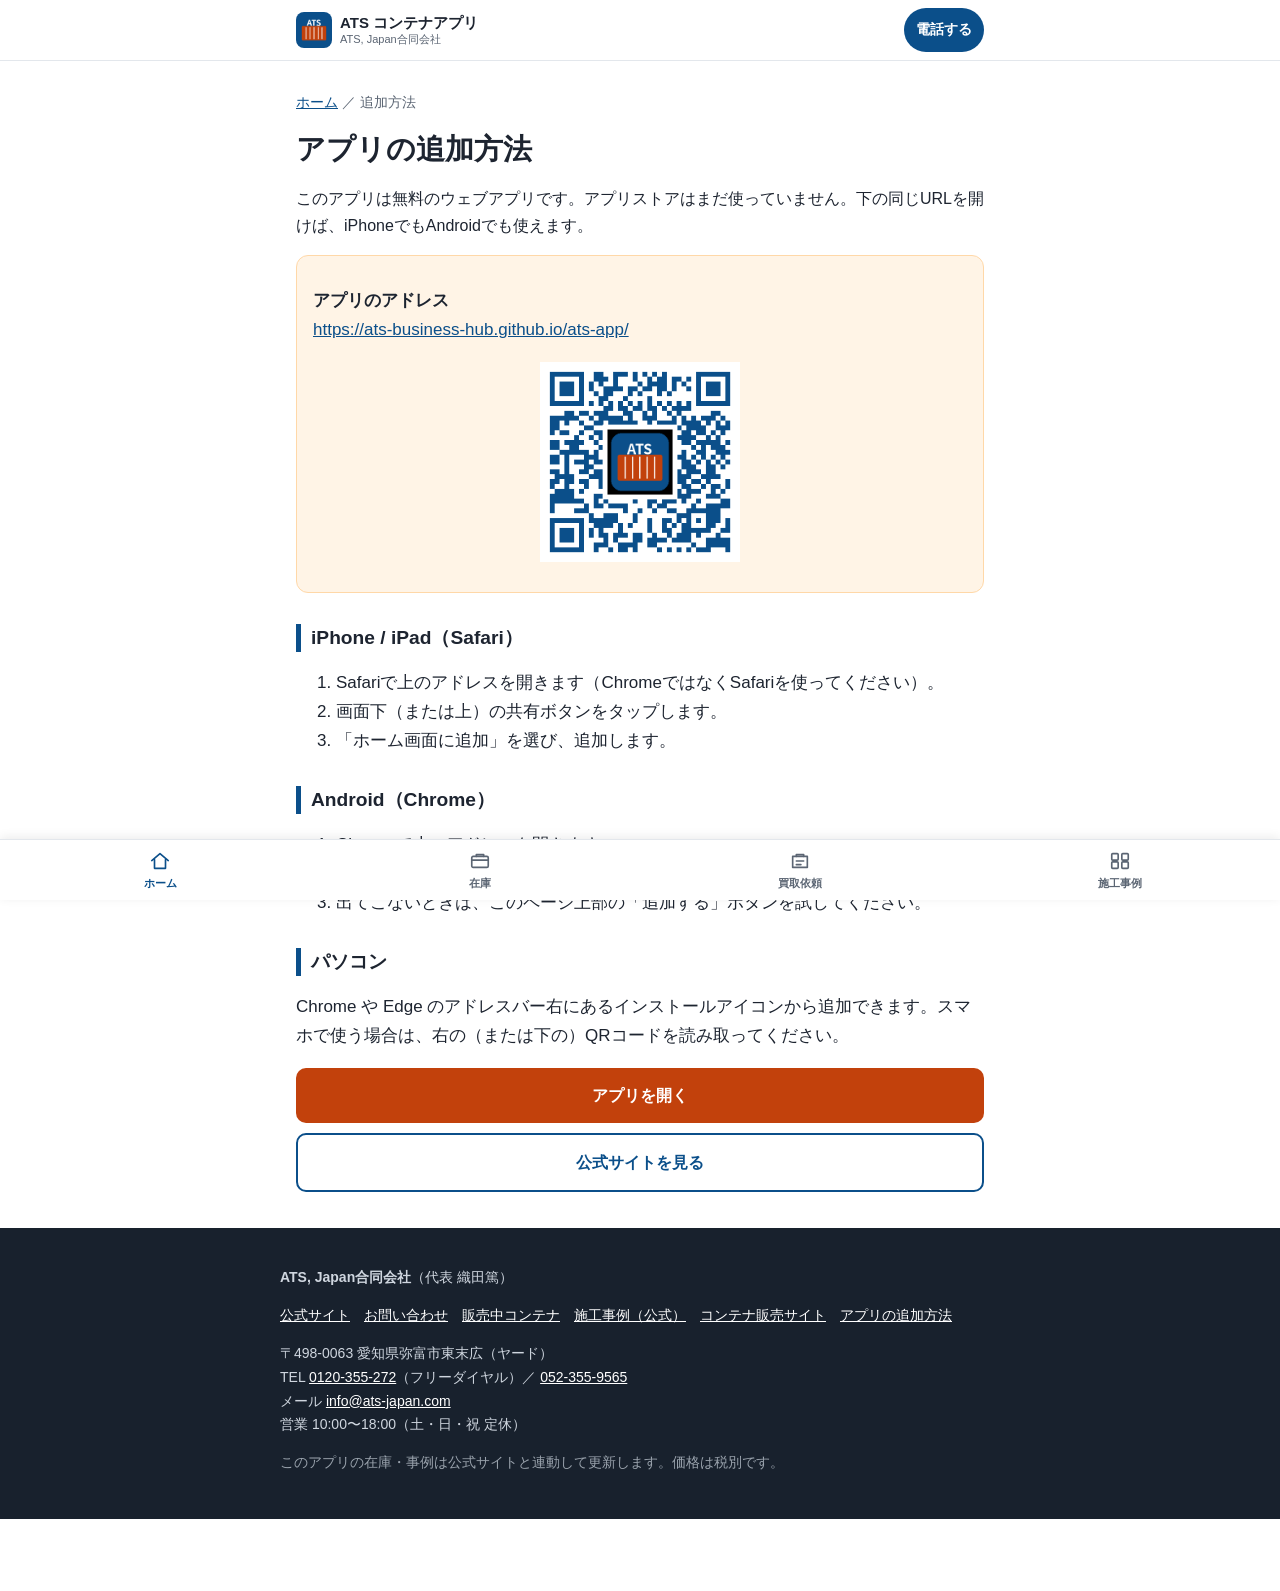
==== install/index.html @ cc83a2d5 "ATSコンテナアプリのPWA初版を公開する。 在庫一覧、買い取り依頼（写真添付）、施工事例、ホーム画面への追加案内を含む。" ====
<!DOCTYPE html>
<html lang="ja" data-root="../">
<head>
<meta charset="utf-8">
<meta name="viewport" content="width=device-width, initial-scale=1, viewport-fit=cover">
<title>アプリの追加方法｜ATS コンテナアプリ</title>
<meta name="description" content="ATSコンテナアプリをiPhone・Android・パソコンのホーム画面に無料で追加する手順です。アプリストアは不要です。">
<link rel="canonical" href="https://ats-business-hub.github.io/ats-app/install/">
<meta name="theme-color" content="#0b4f8a">
<meta name="apple-mobile-web-app-capable" content="yes">
<meta name="apple-mobile-web-app-title" content="ATSコンテナ">
<meta name="application-name" content="ATSコンテナ">
<meta property="og:type" content="website">
<meta property="og:site_name" content="ATS コンテナアプリ">
<meta property="og:title" content="アプリの追加方法｜ATS コンテナアプリ">
<meta property="og:description" content="ATSコンテナアプリをiPhone・Android・パソコンのホーム画面に無料で追加する手順です。アプリストアは不要です。">
<meta property="og:url" content="https://ats-business-hub.github.io/ats-app/install/">
<meta property="og:image" content="https://ats-business-hub.github.io/ats-app/img/og.jpg">
<meta property="og:locale" content="ja_JP">
<meta name="twitter:card" content="summary_large_image">
<link rel="icon" href="../favicon.svg" type="image/svg+xml">
<link rel="icon" href="../img/icons/favicon-32.png" type="image/png" sizes="32x32">
<link rel="apple-touch-icon" href="../img/icons/apple-touch-icon.png">
<link rel="manifest" href="../manifest.webmanifest">
<link rel="stylesheet" href="../css/app.css">

</head>
<body>
<header class="hd">
  <div class="hd-in">
    <a class="logo" href="../">
      <img src="../img/icons/icon-192.png" alt="" width="36" height="36">
      <span>ATS コンテナアプリ<small>ATS, Japan合同会社</small></span>
    </a>
    <a class="hd-tel" href="tel:0120355272">電話する</a>
  </div>
</header>
<main>

<div class="w" style="padding-top:16px">
  <p class="muted"><a href="../">ホーム</a> ／ 追加方法</p>
  <h1>アプリの追加方法</h1>
  <p class="lead">このアプリは無料のウェブアプリです。アプリストアはまだ使っていません。下の同じURLを開けば、iPhoneでもAndroidでも使えます。</p>
  <div class="box hl">
    <p><strong>アプリのアドレス</strong><br>
    <a href="https://ats-business-hub.github.io/ats-app/">https://ats-business-hub.github.io/ats-app/</a></p>
    <div class="qr-pc" style="display:block">
      <img src="../img/qr-ats-app.png" alt="ATSコンテナアプリのQRコード" width="200" height="200" style="width:200px;height:200px">
    </div>
  </div>
  <h2>iPhone / iPad（Safari）</h2>
  <ol>
    <li>Safariで上のアドレスを開きます（ChromeではなくSafariを使ってください）。</li>
    <li>画面下（または上）の共有ボタンをタップします。</li>
    <li>「ホーム画面に追加」を選び、追加します。</li>
  </ol>
  <h2>Android（Chrome）</h2>
  <ol>
    <li>Chromeで上のアドレスを開きます。</li>
    <li>「アプリをインストール」またはメニューの「ホーム画面に追加」を選びます。</li>
    <li>出てこないときは、このページ上部の「追加する」ボタンを試してください。</li>
  </ol>
  <h2>パソコン</h2>
  <p>Chrome や Edge のアドレスバー右にあるインストールアイコンから追加できます。スマホで使う場合は、右の（または下の）QRコードを読み取ってください。</p>
  <div class="install" id="install-banner">
  <p><strong>ホーム画面に追加</strong>すると、アプリのようにすぐ開けます（無料）。</p>
  <div class="btns two">
    <button type="button" class="btn s" id="install-btn">追加する</button>
    <a class="btn o" href="../install/">手順を見る</a>
  </div>
  <p><button type="button" id="install-dismiss" class="muted" style="background:none;border:0;padding:8px 0;font:inherit;cursor:pointer;color:var(--m)">あとで</button></p>
</div>

  <div class="btns">
    <a class="btn p" href="../">アプリを開く</a>
    <a class="btn o" href="https://www.ats-japan.com/">公式サイトを見る</a>
  </div>
</div>

</main>
<footer>
  <div class="w">
    <p><strong>ATS, Japan合同会社</strong>（代表 織田篤）</p>
    <ul class="fl">
      <li><a href="https://www.ats-japan.com/">公式サイト</a></li>
      <li><a href="https://www.ats-japan.com/contact/">お問い合わせ</a></li>
      <li><a href="https://www.ats-japan.com/items/">販売中コンテナ</a></li>
      <li><a href="https://www.ats-japan.com/gallery/">施工事例（公式）</a></li>
      <li><a href="https://ats-business-hub.github.io/container-hanbai/">コンテナ販売サイト</a></li>
      <li><a href="../install/">アプリの追加方法</a></li>
    </ul>
    <address>
      〒498-0063 愛知県弥富市東末広（ヤード）<br>
      TEL <a href="tel:0120355272">0120-355-272</a>（フリーダイヤル）／ <a href="tel:0523559565">052-355-9565</a><br>
      メール <a href="mailto:info@ats-japan.com">info@ats-japan.com</a><br>
      営業 10:00〜18:00（土・日・祝 定休）
    </address>
    <p class="muted" style="color:#9aa3ad">このアプリの在庫・事例は公式サイトと連動して更新します。価格は税別です。</p>
  </div>
</footer>
<nav class="bar" aria-label="メインメニュー">
<a href="../" aria-current="page"><svg viewBox="0 0 24 24" aria-hidden="true"><path d="M3 11.5 12 4l9 7.5"/><path d="M6 10.5V20h12v-9.5"/></svg>ホーム</a>
<a href="../zaiko/"><svg viewBox="0 0 24 24" aria-hidden="true"><rect x="3" y="7" width="18" height="12" rx="1.5"/><path d="M3 11h18M8 7V5h8v2"/></svg>在庫</a>
<a href="../kaitori/"><svg viewBox="0 0 24 24" aria-hidden="true"><path d="M4 7h16v12H4z"/><path d="M8 7V5h8v2M8 12h8M8 16h5"/></svg>買取依頼</a>
<a href="../jirei/"><svg viewBox="0 0 24 24" aria-hidden="true"><rect x="3" y="4" width="7" height="7" rx="1"/><rect x="14" y="4" width="7" height="7" rx="1"/><rect x="3" y="13" width="7" height="7" rx="1"/><rect x="14" y="13" width="7" height="7" rx="1"/></svg>施工事例</a>
</nav>
<script src="../js/app.js" defer></script>
</body>
</html>
---- css/app.css ----
:root{
  --c:#0b4f8a;--c2:#083a66;--a:#c2410c;--a2:#9a3412;
  --t:#1d2430;--m:#5b6573;--b:#e3e7ec;--bg:#f5f7fa;--ok:#0f766e;
  --radius:12px;
}
*{box-sizing:border-box}
html{-webkit-text-size-adjust:100%;scroll-behavior:smooth}
body{
  margin:0;
  font-family:-apple-system,BlinkMacSystemFont,"Hiragino Sans","Hiragino Kaku Gothic ProN","Noto Sans JP",Meiryo,sans-serif;
  color:var(--t);line-height:1.7;font-size:16px;
  background:#fff;
  padding-bottom:calc(72px + env(safe-area-inset-bottom));
}
img{max-width:100%;height:auto;display:block}
a{color:var(--c)}
.w{max-width:720px;margin:0 auto;padding:0 16px}
h1{font-size:1.45rem;line-height:1.4;margin:.2em 0 .5em}
h2{font-size:1.2rem;line-height:1.45;margin:1.6em 0 .5em;padding-left:10px;border-left:5px solid var(--c)}
h3{font-size:1.05rem;margin:1.2em 0 .4em}

/* header */
.hd{background:#fff;border-bottom:1px solid var(--b);position:sticky;top:0;z-index:40}
.hd-in{display:flex;align-items:center;justify-content:space-between;gap:8px;padding:8px 16px;max-width:720px;margin:0 auto}
.logo{display:flex;align-items:center;gap:8px;text-decoration:none;color:var(--t);font-weight:800;font-size:15px;line-height:1.25}
.logo img{width:36px;height:36px;border-radius:8px}
.logo small{display:block;font-weight:500;font-size:11px;color:var(--m)}
.hd-tel{flex-shrink:0;display:inline-flex;align-items:center;justify-content:center;min-height:44px;padding:0 12px;border-radius:999px;background:var(--c);color:#fff;text-decoration:none;font-weight:700;font-size:14px}

/* bottom nav */
.bar{position:fixed;left:0;right:0;bottom:0;z-index:50;display:grid;grid-template-columns:repeat(4,1fr);background:#fff;border-top:1px solid var(--b);box-shadow:0 -2px 10px rgba(0,0,0,.08);padding-bottom:env(safe-area-inset-bottom)}
.bar a{display:flex;flex-direction:column;align-items:center;justify-content:center;gap:2px;min-height:60px;text-decoration:none;color:var(--m);font-size:11px;font-weight:700;padding:6px 2px 4px}
.bar a[aria-current="page"]{color:var(--c)}
.bar svg{width:22px;height:22px;stroke:currentColor;fill:none;stroke-width:1.8;stroke-linecap:round;stroke-linejoin:round}

/* buttons */
.btns{display:grid;gap:10px;margin:16px 0}
.btn{display:flex;align-items:center;justify-content:center;text-align:center;padding:14px 14px;border-radius:10px;font-weight:700;text-decoration:none;font-size:16px;min-height:48px;border:0;cursor:pointer;appearance:none;font-family:inherit}
.btn.p{background:var(--a);color:#fff}
.btn.p:hover{background:var(--a2)}
.btn.s{background:var(--c);color:#fff}
.btn.s:hover{background:var(--c2)}
.btn.o{border:2px solid var(--c);color:var(--c);background:#fff}
.btn[disabled]{opacity:.55;cursor:not-allowed}

/* hero / cards */
.hero{background:var(--bg)}
.hero-photo{width:100%;aspect-ratio:16/10;object-fit:cover;max-height:280px;background:#d9e3ee}
.hero .w{padding:18px 16px 22px}
.lead{font-size:16px;color:var(--t)}
.pills{display:flex;flex-wrap:wrap;gap:6px;margin:10px 0 0;padding:0;list-style:none}
.pills li{background:#fff;border:1px solid var(--c);color:var(--c);border-radius:99px;padding:3px 12px;font-size:13px;font-weight:700}
.cards{display:grid;gap:12px;margin:12px 0;padding:0;list-style:none}
.card{border:1px solid var(--b);border-radius:var(--radius);overflow:hidden;background:#fff;text-decoration:none;color:inherit;display:block}
.card img{width:100%;aspect-ratio:4/3;object-fit:cover;background:#eef2f6}
.card .body{padding:12px 14px}
.card h3{margin:0 0 4px;font-size:1.05rem}
.card p{margin:0;font-size:14px;color:var(--m)}
.badge{display:inline-block;font-size:11px;font-weight:800;letter-spacing:.04em;padding:2px 8px;border-radius:999px;background:#fff4e6;color:var(--a);vertical-align:middle}
.badge.sample{background:#fff4e6;color:var(--a)}
.badge.cat{background:#e8f1fa;color:var(--c)}
.filters{display:flex;flex-wrap:wrap;gap:6px;margin:12px 0}
.filters button{min-height:40px;padding:6px 12px;border-radius:999px;border:1px solid var(--b);background:#fff;font:inherit;font-size:14px;font-weight:700;color:var(--t);cursor:pointer}
.filters button[aria-pressed="true"]{background:var(--c);color:#fff;border-color:var(--c)}
.note{font-size:14px;color:var(--m)}
.box{background:var(--bg);border-radius:var(--radius);padding:14px 16px;margin:14px 0}
.box.hl{background:#fff4e6;border:1px solid #ffd8a8}
.box.warn{background:#fff7ed}
.muted{color:var(--m);font-size:14px}

/* form */
form.kaitori label,form.kaitori .lab{display:block;font-weight:700;margin:16px 0 6px;font-size:15px}
form.kaitori .req{color:var(--a);font-weight:800;margin-left:.25em}
form.kaitori input[type=text],
form.kaitori input[type=tel],
form.kaitori input[type=email],
form.kaitori input[type=number],
form.kaitori select,
form.kaitori textarea{
  width:100%;min-height:48px;padding:10px 12px;border:1px solid #c5ccd6;border-radius:10px;
  font:inherit;font-size:16px;background:#fff;color:var(--t)
}
form.kaitori textarea{min-height:100px;resize:vertical}
form.kaitori .hint{display:block;font-weight:500;color:var(--m);font-size:13px;margin-top:4px}
.file-btn{display:flex;align-items:center;justify-content:center;gap:8px;min-height:52px;border:2px dashed var(--c);border-radius:10px;background:#f3f7fb;color:var(--c);font-weight:700;cursor:pointer}
.thumbs{display:grid;grid-template-columns:repeat(auto-fill,minmax(90px,1fr));gap:8px;margin-top:10px}
.thumbs figure{margin:0;position:relative;border-radius:8px;overflow:hidden;border:1px solid var(--b);aspect-ratio:1}
.thumbs img{width:100%;height:100%;object-fit:cover}
.thumbs button{position:absolute;top:4px;right:4px;width:28px;height:28px;border:0;border-radius:50%;background:rgba(0,0,0,.65);color:#fff;font-weight:800;cursor:pointer}
.err{color:#b91c1c;font-size:14px;margin:8px 0 0;font-weight:700}
.ok{color:var(--ok);font-weight:700}
.honeypot{position:absolute;left:-9999px;height:0;overflow:hidden}

/* install banner */
.install{display:none;margin:12px 0;padding:12px 14px;border-radius:12px;background:#e8f1fa;border:1px solid #b9d0e8}
.install.show{display:block}
.install p{margin:0 0 8px}

/* footer */
footer{background:#18212d;color:#cfd6df;margin-top:36px;padding:24px 16px 30px;font-size:14px}
footer .w{padding:0}
footer a{color:#fff}
footer .fl{display:flex;flex-wrap:wrap;gap:6px 14px;padding:0;margin:8px 0 14px;list-style:none}
footer address{font-style:normal;line-height:1.7}
.qr-pc{display:none;text-align:center;margin:16px 0}
.qr-pc img{width:160px;height:160px;margin:0 auto}

@media(min-width:700px){
  body{font-size:17px}
  h1{font-size:1.8rem}
  .cards.grid2{grid-template-columns:1fr 1fr}
  .hero-photo{max-height:360px}
  .qr-pc{display:block}
  .btns.two{grid-template-columns:1fr 1fr}
}
@media(display-mode:standalone){
  .install{display:none !important}
}
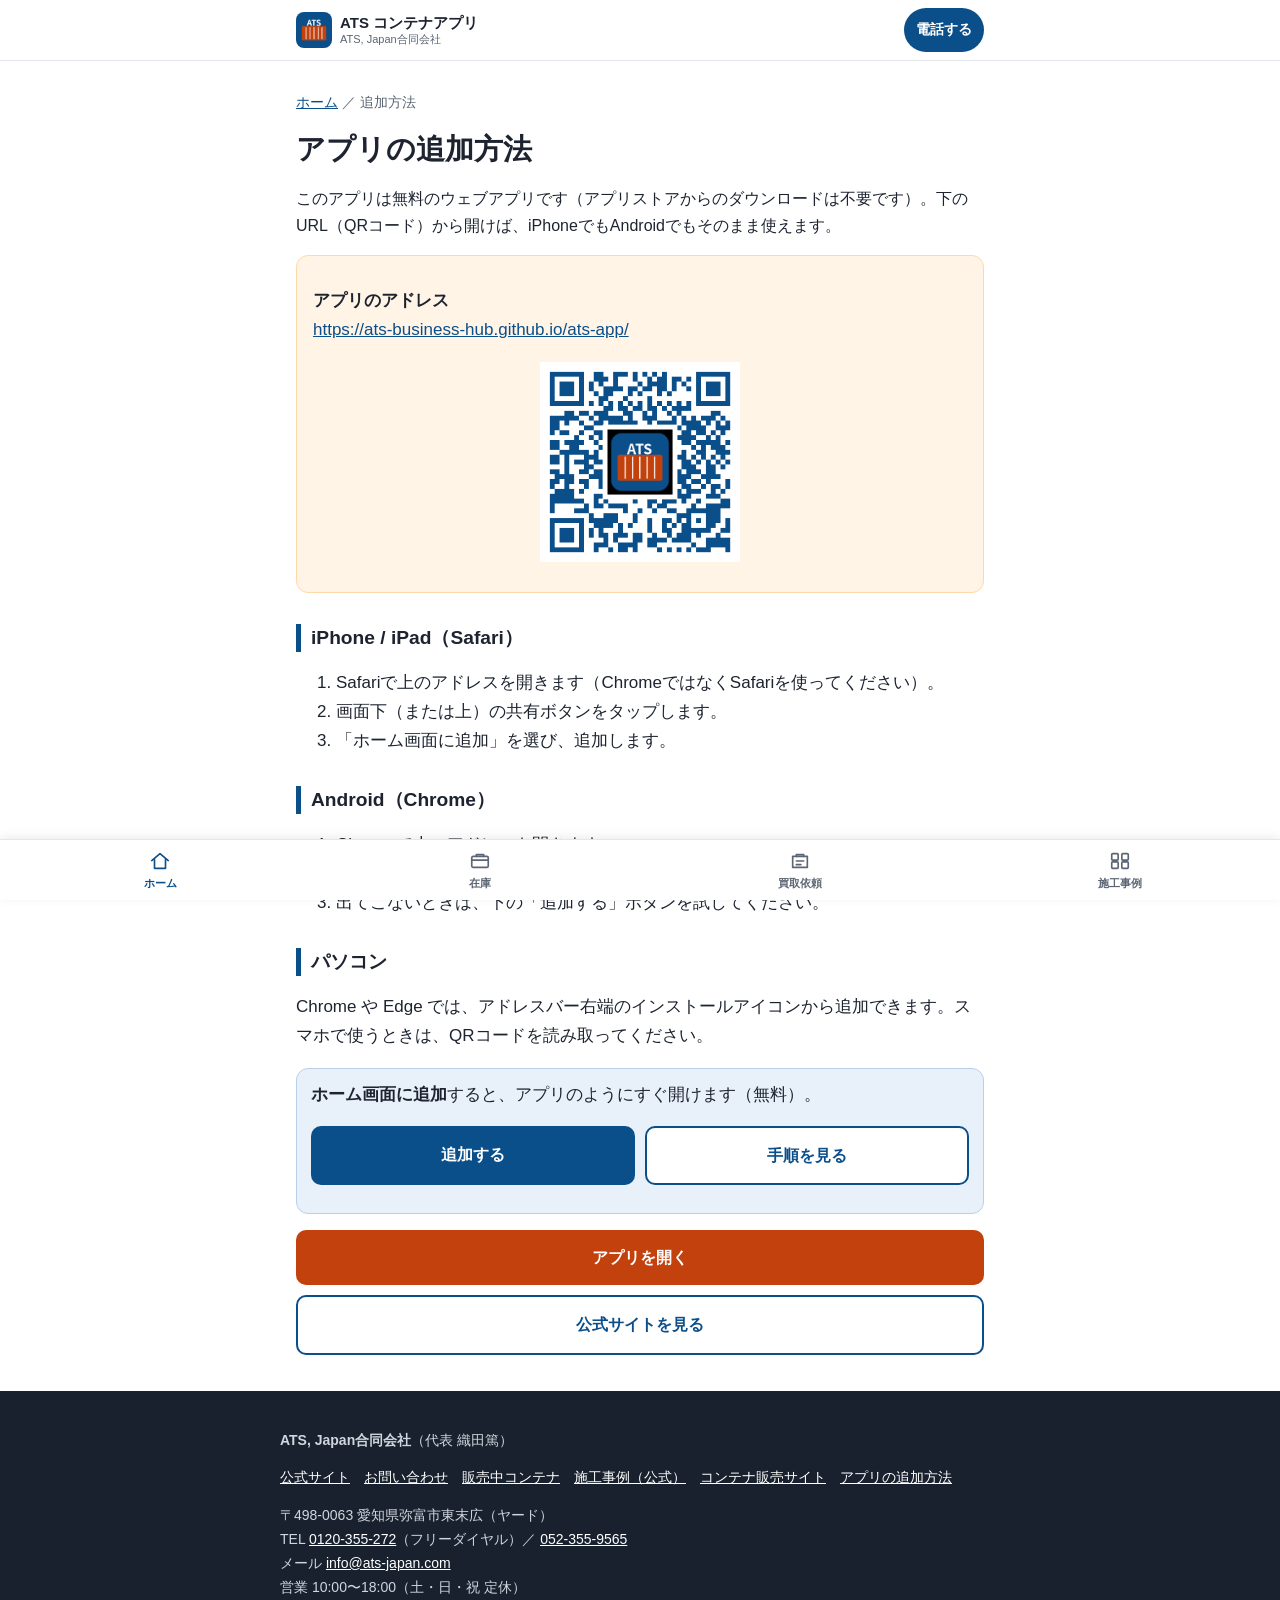
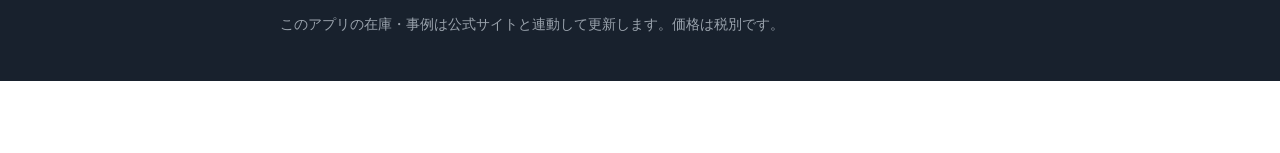
==== commit c75f10f0: "インストール案内の「あとで」を外し、不自然な日本語を整える。 ホームと手順ページから「あとで」を削除し、以前に閉じた案内が残らないよう関連JSも外す。手順ページのリード文とパソコン向け説明を自然な言い" ====
--- a/install/index.html
+++ b/install/index.html
@@ -40,7 +40,7 @@
 <div class="w" style="padding-top:16px">
   <p class="muted"><a href="../">ホーム</a> ／ 追加方法</p>
   <h1>アプリの追加方法</h1>
-  <p class="lead">このアプリは無料のウェブアプリです。アプリストアはまだ使っていません。下の同じURLを開けば、iPhoneでもAndroidでも使えます。</p>
+  <p class="lead">このアプリは無料のウェブアプリです（アプリストアからのダウンロードは不要です）。下のURL（QRコード）から開けば、iPhoneでもAndroidでもそのまま使えます。</p>
   <div class="box hl">
     <p><strong>アプリのアドレス</strong><br>
     <a href="https://ats-business-hub.github.io/ats-app/">https://ats-business-hub.github.io/ats-app/</a></p>
@@ -58,17 +58,16 @@
   <ol>
     <li>Chromeで上のアドレスを開きます。</li>
     <li>「アプリをインストール」またはメニューの「ホーム画面に追加」を選びます。</li>
-    <li>出てこないときは、このページ上部の「追加する」ボタンを試してください。</li>
+    <li>出てこないときは、下の「追加する」ボタンを試してください。</li>
   </ol>
   <h2>パソコン</h2>
-  <p>Chrome や Edge のアドレスバー右にあるインストールアイコンから追加できます。スマホで使う場合は、右の（または下の）QRコードを読み取ってください。</p>
+  <p>Chrome や Edge では、アドレスバー右端のインストールアイコンから追加できます。スマホで使うときは、QRコードを読み取ってください。</p>
   <div class="install" id="install-banner">
   <p><strong>ホーム画面に追加</strong>すると、アプリのようにすぐ開けます（無料）。</p>
   <div class="btns two">
     <button type="button" class="btn s" id="install-btn">追加する</button>
     <a class="btn o" href="../install/">手順を見る</a>
   </div>
-  <p><button type="button" id="install-dismiss" class="muted" style="background:none;border:0;padding:8px 0;font:inherit;cursor:pointer;color:var(--m)">あとで</button></p>
 </div>
 
   <div class="btns">
--- a/css/app.css
+++ b/css/app.css
@@ -92,8 +92,8 @@
 .honeypot{position:absolute;left:-9999px;height:0;overflow:hidden}
 
 /* install banner */
-.install{display:none;margin:12px 0;padding:12px 14px;border-radius:12px;background:#e8f1fa;border:1px solid #b9d0e8}
-.install.show{display:block}
+.install{display:block;margin:12px 0;padding:12px 14px;border-radius:12px;background:#e8f1fa;border:1px solid #b9d0e8}
+.install.hide{display:none}
 .install p{margin:0 0 8px}
 
 /* footer */
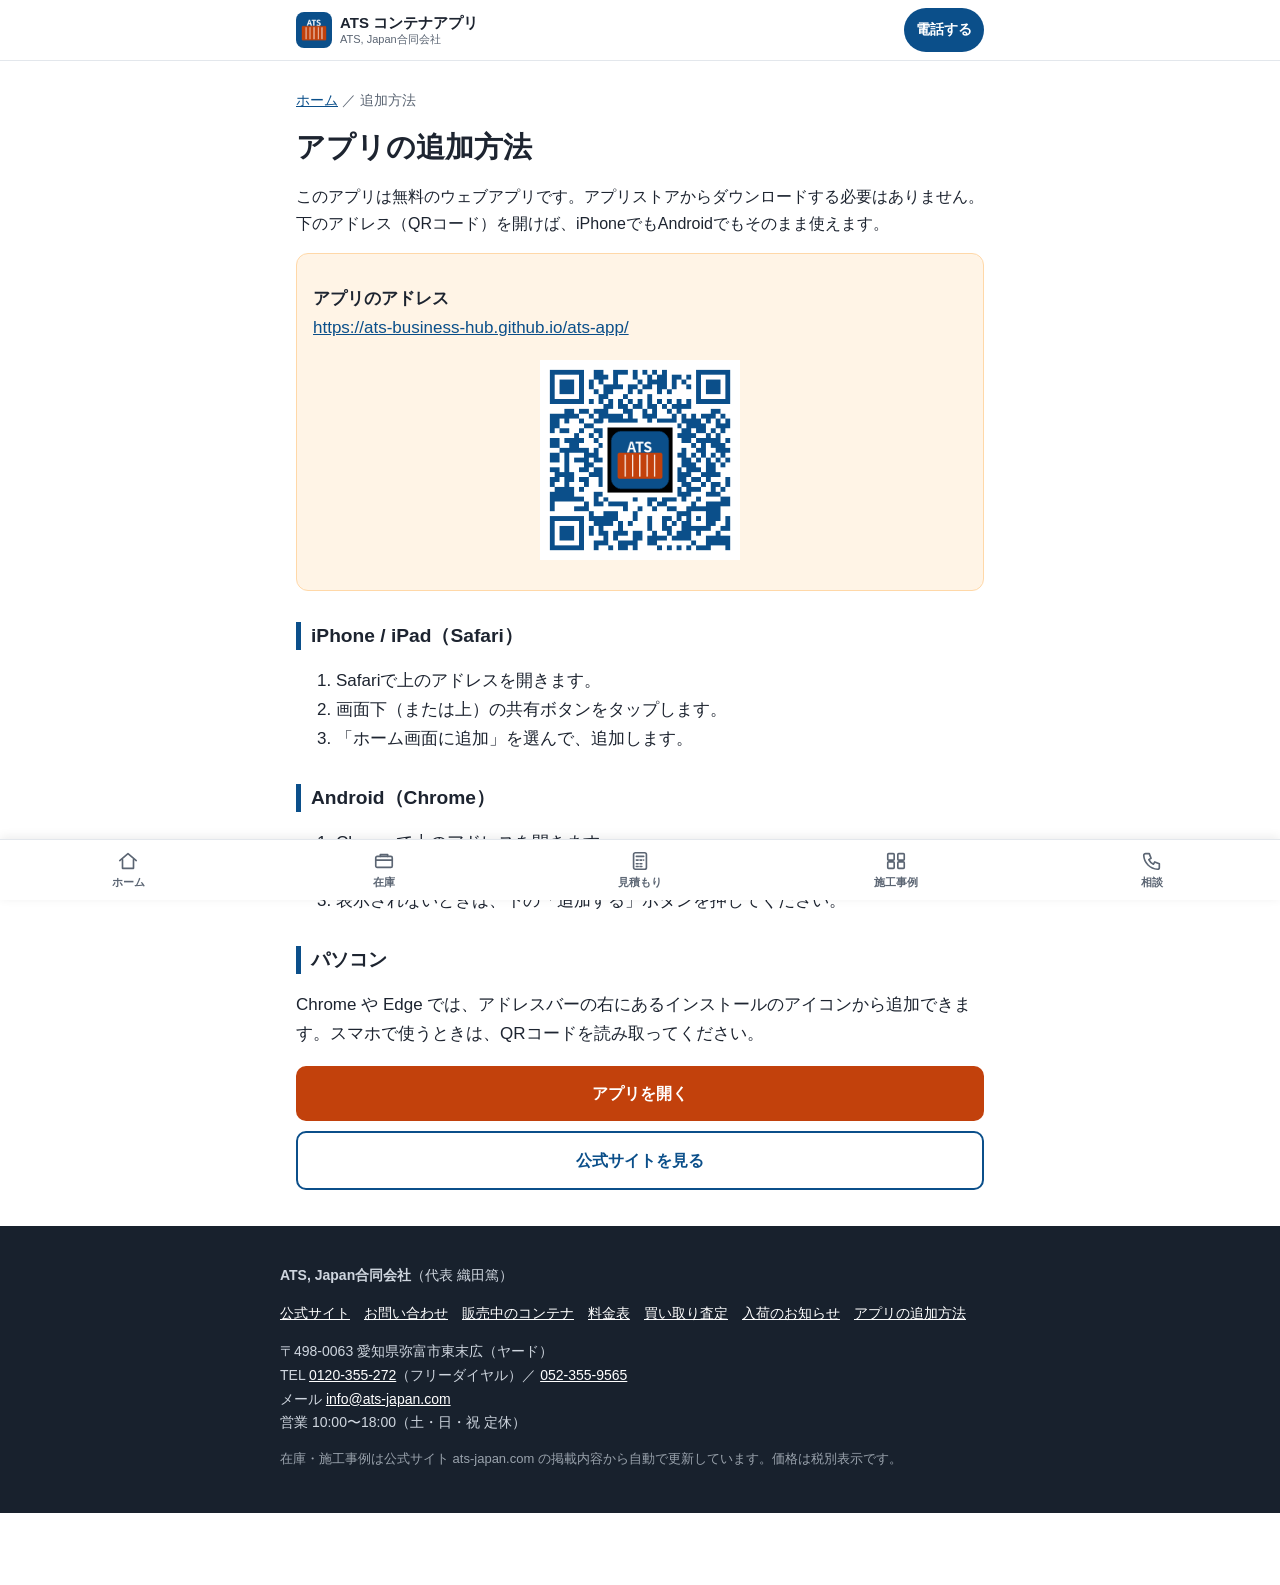
==== commit 57bdafdf: "アプリを作り直す：在庫一覧（公式サイトと自動連動）、かんたん見積もり、写真で買い取り査定、施工事例、入荷のお知らせ、電話・LINE相談。データは6時間ごとにActionsで更新、SW v8。" ====
--- a/install/index.html
+++ b/install/index.html
@@ -4,16 +4,17 @@
 <meta charset="utf-8">
 <meta name="viewport" content="width=device-width, initial-scale=1, viewport-fit=cover">
 <title>アプリの追加方法｜ATS コンテナアプリ</title>
-<meta name="description" content="ATSコンテナアプリをiPhone・Android・パソコンのホーム画面に無料で追加する手順です。アプリストアは不要です。">
+<meta name="description" content="ATSコンテナアプリをホーム画面に追加する方法です。無料で、アプリストアからのダウンロードは不要です。">
 <link rel="canonical" href="https://ats-business-hub.github.io/ats-app/install/">
 <meta name="theme-color" content="#0b4f8a">
 <meta name="apple-mobile-web-app-capable" content="yes">
+<meta name="mobile-web-app-capable" content="yes">
 <meta name="apple-mobile-web-app-title" content="ATSコンテナ">
 <meta name="application-name" content="ATSコンテナ">
 <meta property="og:type" content="website">
 <meta property="og:site_name" content="ATS コンテナアプリ">
 <meta property="og:title" content="アプリの追加方法｜ATS コンテナアプリ">
-<meta property="og:description" content="ATSコンテナアプリをiPhone・Android・パソコンのホーム画面に無料で追加する手順です。アプリストアは不要です。">
+<meta property="og:description" content="ATSコンテナアプリをホーム画面に追加する方法です。無料で、アプリストアからのダウンロードは不要です。">
 <meta property="og:url" content="https://ats-business-hub.github.io/ats-app/install/">
 <meta property="og:image" content="https://ats-business-hub.github.io/ats-app/img/og.jpg">
 <meta property="og:locale" content="ja_JP">
@@ -22,8 +23,8 @@
 <link rel="icon" href="../img/icons/favicon-32.png" type="image/png" sizes="32x32">
 <link rel="apple-touch-icon" href="../img/icons/apple-touch-icon.png">
 <link rel="manifest" href="../manifest.webmanifest">
-<link rel="stylesheet" href="../css/app.css">
-
+<link rel="preconnect" href="https://www.ats-japan.com">
+<link rel="stylesheet" href="../css/app.css?v=8">
 </head>
 <body>
 <header class="hd">
@@ -36,46 +37,40 @@
   </div>
 </header>
 <main>
+<div class="w" style="padding-top:14px"><p class="muted"><a href="../">ホーム</a> ／ 追加方法</p>
 
-<div class="w" style="padding-top:16px">
-  <p class="muted"><a href="../">ホーム</a> ／ 追加方法</p>
-  <h1>アプリの追加方法</h1>
-  <p class="lead">このアプリは無料のウェブアプリです（アプリストアからのダウンロードは不要です）。下のURL（QRコード）から開けば、iPhoneでもAndroidでもそのまま使えます。</p>
-  <div class="box hl">
-    <p><strong>アプリのアドレス</strong><br>
-    <a href="https://ats-business-hub.github.io/ats-app/">https://ats-business-hub.github.io/ats-app/</a></p>
-    <div class="qr-pc" style="display:block">
-      <img src="../img/qr-ats-app.png" alt="ATSコンテナアプリのQRコード" width="200" height="200" style="width:200px;height:200px">
-    </div>
-  </div>
-  <h2>iPhone / iPad（Safari）</h2>
-  <ol>
-    <li>Safariで上のアドレスを開きます（ChromeではなくSafariを使ってください）。</li>
-    <li>画面下（または上）の共有ボタンをタップします。</li>
-    <li>「ホーム画面に追加」を選び、追加します。</li>
-  </ol>
-  <h2>Android（Chrome）</h2>
-  <ol>
-    <li>Chromeで上のアドレスを開きます。</li>
-    <li>「アプリをインストール」またはメニューの「ホーム画面に追加」を選びます。</li>
-    <li>出てこないときは、下の「追加する」ボタンを試してください。</li>
-  </ol>
-  <h2>パソコン</h2>
-  <p>Chrome や Edge では、アドレスバー右端のインストールアイコンから追加できます。スマホで使うときは、QRコードを読み取ってください。</p>
-  <div class="install" id="install-banner">
-  <p><strong>ホーム画面に追加</strong>すると、アプリのようにすぐ開けます（無料）。</p>
-  <div class="btns two">
-    <button type="button" class="btn s" id="install-btn">追加する</button>
-    <a class="btn o" href="../install/">手順を見る</a>
+<h1>アプリの追加方法</h1>
+<p class="lead">このアプリは無料のウェブアプリです。アプリストアからダウンロードする必要はありません。下のアドレス（QRコード）を開けば、iPhoneでもAndroidでもそのまま使えます。</p>
+<div class="box hl">
+  <p><strong>アプリのアドレス</strong><br>
+  <a href="https://ats-business-hub.github.io/ats-app/">https://ats-business-hub.github.io/ats-app/</a></p>
+  <div class="qr-pc" style="display:block">
+    <img src="../img/qr-ats-app.png" alt="ATSコンテナアプリのQRコード" width="200" height="200" style="width:200px;height:200px">
   </div>
 </div>
-
-  <div class="btns">
-    <a class="btn p" href="../">アプリを開く</a>
-    <a class="btn o" href="https://www.ats-japan.com/">公式サイトを見る</a>
-  </div>
+<h2>iPhone / iPad（Safari）</h2>
+<ol>
+  <li>Safariで上のアドレスを開きます。</li>
+  <li>画面下（または上）の共有ボタンをタップします。</li>
+  <li>「ホーム画面に追加」を選んで、追加します。</li>
+</ol>
+<h2>Android（Chrome）</h2>
+<ol>
+  <li>Chromeで上のアドレスを開きます。</li>
+  <li>「アプリをインストール」か、メニューの「ホーム画面に追加」を選びます。</li>
+  <li>表示されないときは、下の「追加する」ボタンを押してください。</li>
+</ol>
+<h2>パソコン</h2>
+<p>Chrome や Edge では、アドレスバーの右にあるインストールのアイコンから追加できます。スマホで使うときは、QRコードを読み取ってください。</p>
+<div class="install hide" id="install-banner">
+  <p><strong>ホーム画面に追加</strong>しておくと、次からワンタップで開けます（無料）。</p>
+  <div class="btns"><button type="button" class="btn s" id="install-btn">追加する</button></div>
 </div>
-
+<div class="btns">
+  <a class="btn p" href="../">アプリを開く</a>
+  <a class="btn o" href="https://www.ats-japan.com/">公式サイトを見る</a>
+</div>
+</div>
 </main>
 <footer>
   <div class="w">
@@ -83,9 +78,10 @@
     <ul class="fl">
       <li><a href="https://www.ats-japan.com/">公式サイト</a></li>
       <li><a href="https://www.ats-japan.com/contact/">お問い合わせ</a></li>
-      <li><a href="https://www.ats-japan.com/items/">販売中コンテナ</a></li>
-      <li><a href="https://www.ats-japan.com/gallery/">施工事例（公式）</a></li>
-      <li><a href="https://ats-business-hub.github.io/container-hanbai/">コンテナ販売サイト</a></li>
+      <li><a href="https://www.ats-japan.com/items/">販売中のコンテナ</a></li>
+      <li><a href="https://www.ats-japan.com/price/">料金表</a></li>
+      <li><a href="../kaitori/">買い取り査定</a></li>
+      <li><a href="../tsuuchi/">入荷のお知らせ</a></li>
       <li><a href="../install/">アプリの追加方法</a></li>
     </ul>
     <address>
@@ -94,15 +90,18 @@
       メール <a href="mailto:info@ats-japan.com">info@ats-japan.com</a><br>
       営業 10:00〜18:00（土・日・祝 定休）
     </address>
-    <p class="muted" style="color:#9aa3ad">このアプリの在庫・事例は公式サイトと連動して更新します。価格は税別です。</p>
+    <p style="color:#9aa3ad;font-size:13px">在庫・施工事例は公式サイト ats-japan.com の掲載内容から自動で更新しています。価格は税別表示です。</p>
   </div>
 </footer>
 <nav class="bar" aria-label="メインメニュー">
-<a href="../" aria-current="page"><svg viewBox="0 0 24 24" aria-hidden="true"><path d="M3 11.5 12 4l9 7.5"/><path d="M6 10.5V20h12v-9.5"/></svg>ホーム</a>
+<a href="../"><svg viewBox="0 0 24 24" aria-hidden="true"><path d="M3 11.5 12 4l9 7.5"/><path d="M6 10.5V20h12v-9.5"/></svg>ホーム</a>
 <a href="../zaiko/"><svg viewBox="0 0 24 24" aria-hidden="true"><rect x="3" y="7" width="18" height="12" rx="1.5"/><path d="M3 11h18M8 7V5h8v2"/></svg>在庫</a>
-<a href="../kaitori/"><svg viewBox="0 0 24 24" aria-hidden="true"><path d="M4 7h16v12H4z"/><path d="M8 7V5h8v2M8 12h8M8 16h5"/></svg>買取依頼</a>
+<a href="../mitsumori/"><svg viewBox="0 0 24 24" aria-hidden="true"><rect x="5" y="3" width="14" height="18" rx="2"/><path d="M8 7h8M8 11h2M12 11h2M16 11h0M8 15h2M12 15h2M8 18h2M12 18h2"/></svg>見積もり</a>
 <a href="../jirei/"><svg viewBox="0 0 24 24" aria-hidden="true"><rect x="3" y="4" width="7" height="7" rx="1"/><rect x="14" y="4" width="7" height="7" rx="1"/><rect x="3" y="13" width="7" height="7" rx="1"/><rect x="14" y="13" width="7" height="7" rx="1"/></svg>施工事例</a>
+<a href="../soudan/"><svg viewBox="0 0 24 24" aria-hidden="true"><path d="M5 4h4l2 5-2.5 1.5a11 11 0 0 0 5 5L15 13l5 2v4a2 2 0 0 1-2 2A16 16 0 0 1 3 6a2 2 0 0 1 2-2"/></svg>相談</a>
 </nav>
+<div class="toast" id="toast" role="status" aria-live="polite"></div>
+<script src="../js/config.js" defer></script>
 <script src="../js/app.js" defer></script>
 </body>
 </html>
--- a/css/app.css
+++ b/css/app.css
@@ -116,3 +116,97 @@
 @media(display-mode:standalone){
   .install{display:none !important}
 }
+
+/* ===== v8 additions ===== */
+.bar{grid-template-columns:repeat(5,1fr)}
+.bar a{font-size:10.5px}
+.tiles{display:grid;grid-template-columns:1fr 1fr;gap:10px;margin:12px 0;padding:0;list-style:none}
+.tile{display:flex;flex-direction:column;gap:6px;min-height:112px;padding:14px 12px;border:1px solid var(--b);border-radius:var(--radius);background:#fff;text-decoration:none;color:var(--t);position:relative}
+.tile svg{width:28px;height:28px;stroke:var(--c);fill:none;stroke-width:1.8;stroke-linecap:round;stroke-linejoin:round}
+.tile strong{font-size:15px;line-height:1.35}
+.tile span{font-size:12.5px;color:var(--m);line-height:1.5}
+.tile .dot{position:absolute;top:10px;right:10px;background:var(--a);color:#fff;border-radius:999px;font-size:11px;font-weight:800;padding:1px 8px}
+.newbar{display:block;margin:12px 0;padding:12px 14px;border-radius:12px;background:#fff4e6;border:1px solid #ffd8a8;color:var(--t);text-decoration:none;font-weight:700}
+.newbar[hidden]{display:none}
+.strip{display:grid;grid-auto-flow:column;grid-auto-columns:62%;gap:10px;overflow-x:auto;scroll-snap-type:x mandatory;padding:2px 2px 10px;margin:0 -2px}
+.strip > *{scroll-snap-align:start}
+.pc{border:1px solid var(--b);border-radius:var(--radius);overflow:hidden;background:#fff;display:flex;flex-direction:column}
+.pc img{width:100%;aspect-ratio:3/2;object-fit:cover;background:#eef2f6}
+.pc .body{padding:10px 12px 12px;display:flex;flex-direction:column;gap:4px;flex:1}
+.pc h3{margin:0;font-size:14.5px;line-height:1.45}
+.pc .price{font-size:17px;font-weight:800;color:var(--a);line-height:1.3}
+.pc .price small{display:block;font-size:12px;font-weight:600;color:var(--m)}
+.pc .acts{display:grid;grid-template-columns:1fr 1fr;gap:6px;margin-top:auto;padding-top:6px}
+.pc .acts a{display:flex;align-items:center;justify-content:center;min-height:42px;border-radius:8px;font-size:13px;font-weight:700;text-decoration:none;text-align:center;line-height:1.3;padding:4px}
+.pc .acts a.go{background:var(--c);color:#fff}
+.pc .acts a.est{border:1.5px solid var(--c);color:var(--c)}
+a.pc{text-decoration:none;color:inherit}
+.grid{display:grid;grid-template-columns:1fr;gap:12px;margin:12px 0}
+.grid.g2{grid-template-columns:1fr 1fr}
+.badges{display:flex;flex-wrap:wrap;gap:4px}
+.badge.new{background:var(--a);color:#fff}
+.badge.used{background:#eef2f6;color:#334155}
+.ctrl{display:flex;gap:8px;align-items:center;flex-wrap:wrap;margin:8px 0}
+.ctrl select{min-height:40px;border:1px solid var(--b);border-radius:8px;padding:4px 8px;font:inherit;font-size:14px;background:#fff}
+.count{font-size:13px;color:var(--m)}
+.more{width:100%;margin:8px 0}
+/* estimate */
+.est fieldset{border:1px solid var(--b);border-radius:var(--radius);padding:12px 14px 14px;margin:14px 0}
+.est legend{font-weight:800;padding:0 6px}
+.seg{display:grid;grid-template-columns:1fr 1fr;gap:8px}
+.seg.s3{grid-template-columns:1fr 1fr 1fr}
+.seg label{display:flex;align-items:center;justify-content:center;min-height:46px;border:1.5px solid var(--b);border-radius:10px;font-weight:700;cursor:pointer;text-align:center;font-size:14px;line-height:1.3;padding:4px}
+.seg input{position:absolute;opacity:0;pointer-events:none}
+.seg input:checked + span{color:#fff}
+.seg label:has(input:checked){background:var(--c);border-color:var(--c);color:#fff}
+.seg label:has(input:focus-visible){outline:3px solid #93c5fd}
+.opt{display:flex;align-items:center;justify-content:space-between;gap:8px;padding:10px 0;border-bottom:1px solid var(--b)}
+.opt:last-child{border-bottom:0}
+.opt .nm{font-weight:700;font-size:15px;line-height:1.4}
+.opt .nm small{display:block;font-weight:500;color:var(--m);font-size:12.5px}
+.qty{display:flex;align-items:center;gap:4px;flex-shrink:0}
+.qty button{width:40px;height:40px;border-radius:50%;border:1.5px solid var(--c);background:#fff;color:var(--c);font-size:20px;font-weight:800;line-height:1;cursor:pointer}
+.qty output{min-width:24px;text-align:center;font-weight:800}
+.sw{width:52px;height:30px;appearance:none;-webkit-appearance:none;background:#cbd5e1;border-radius:999px;position:relative;cursor:pointer;flex-shrink:0;transition:background .15s}
+.sw::after{content:"";position:absolute;top:3px;left:3px;width:24px;height:24px;border-radius:50%;background:#fff;transition:left .15s}
+.sw:checked{background:var(--c)}
+.sw:checked::after{left:25px}
+.est select{width:100%;min-height:48px;border:1px solid #c5ccd6;border-radius:10px;padding:8px 10px;font:inherit;font-size:16px;background:#fff}
+.total{position:sticky;bottom:calc(64px + env(safe-area-inset-bottom));z-index:30;background:#18212d;color:#fff;border-radius:14px;padding:12px 16px;margin:16px 0;box-shadow:0 6px 20px rgba(0,0,0,.18)}
+.total .row{display:flex;justify-content:space-between;align-items:baseline;gap:8px}
+.total .big{font-size:24px;font-weight:800}
+.total .sub{font-size:13px;color:#cfd6df}
+.lines{width:100%;border-collapse:collapse;font-size:14px;margin:8px 0}
+.lines td{padding:7px 4px;border-bottom:1px solid var(--b);vertical-align:top}
+.lines td:last-child{text-align:right;white-space:nowrap;font-weight:700}
+.steps{counter-reset:st;list-style:none;padding:0;margin:12px 0}
+.steps li{counter-increment:st;position:relative;padding:2px 0 14px 46px}
+.steps li::before{content:counter(st);position:absolute;left:0;top:0;width:32px;height:32px;border-radius:50%;background:var(--c);color:#fff;font-weight:800;display:flex;align-items:center;justify-content:center}
+.steps strong{display:block}
+.memo label{display:block;font-weight:700;margin:12px 0 4px;font-size:14px}
+.memo input,.memo select,.memo textarea{width:100%;min-height:46px;padding:8px 10px;border:1px solid #c5ccd6;border-radius:10px;font:inherit;font-size:16px;background:#fff}
+.memo textarea{min-height:84px}
+.toast{position:fixed;left:50%;bottom:calc(84px + env(safe-area-inset-bottom));transform:translateX(-50%);background:#18212d;color:#fff;padding:10px 16px;border-radius:999px;font-size:14px;font-weight:700;z-index:90;opacity:0;transition:opacity .2s;pointer-events:none;max-width:90vw;text-align:center}
+.toast.on{opacity:1}
+.chk{display:flex;flex-wrap:wrap;gap:8px}
+.chk label{display:flex;align-items:center;gap:6px;min-height:42px;padding:4px 12px;border:1.5px solid var(--b);border-radius:999px;font-weight:700;font-size:14px;cursor:pointer}
+.chk label:has(input:checked){border-color:var(--c);background:#e8f1fa;color:var(--c)}
+.big-tel{display:flex;flex-direction:column;align-items:center;justify-content:center;padding:14px;border-radius:12px;background:var(--a);color:#fff;text-decoration:none;font-weight:800;font-size:22px;line-height:1.3}
+.big-tel small{font-size:12.5px;font-weight:600;opacity:.95}
+.big-tel.s{background:var(--c);font-size:19px}
+[hidden]{display:none !important}
+@media(min-width:700px){
+  .grid{grid-template-columns:1fr 1fr}
+  .grid.g2{grid-template-columns:1fr 1fr 1fr}
+  .tiles{grid-template-columns:1fr 1fr 1fr}
+  .strip{grid-auto-columns:32%}
+}
+.seg label{position:relative}
+.grid.rows{grid-template-columns:1fr;gap:10px}
+.grid.rows .pc{flex-direction:row}
+.grid.rows .pc img{width:40%;aspect-ratio:auto;height:auto;min-height:100%;object-fit:cover;flex-shrink:0}
+.grid.rows .pc .acts{grid-template-columns:1fr}
+.grid.rows .pc .acts a{min-height:38px}
+.pc .price.ask{font-size:14px;color:var(--t);font-weight:700}
+@media(min-width:700px){.grid.rows{grid-template-columns:1fr 1fr}}
+.hero-photo{max-height:210px}@media(min-width:700px){.hero-photo{max-height:360px}}
